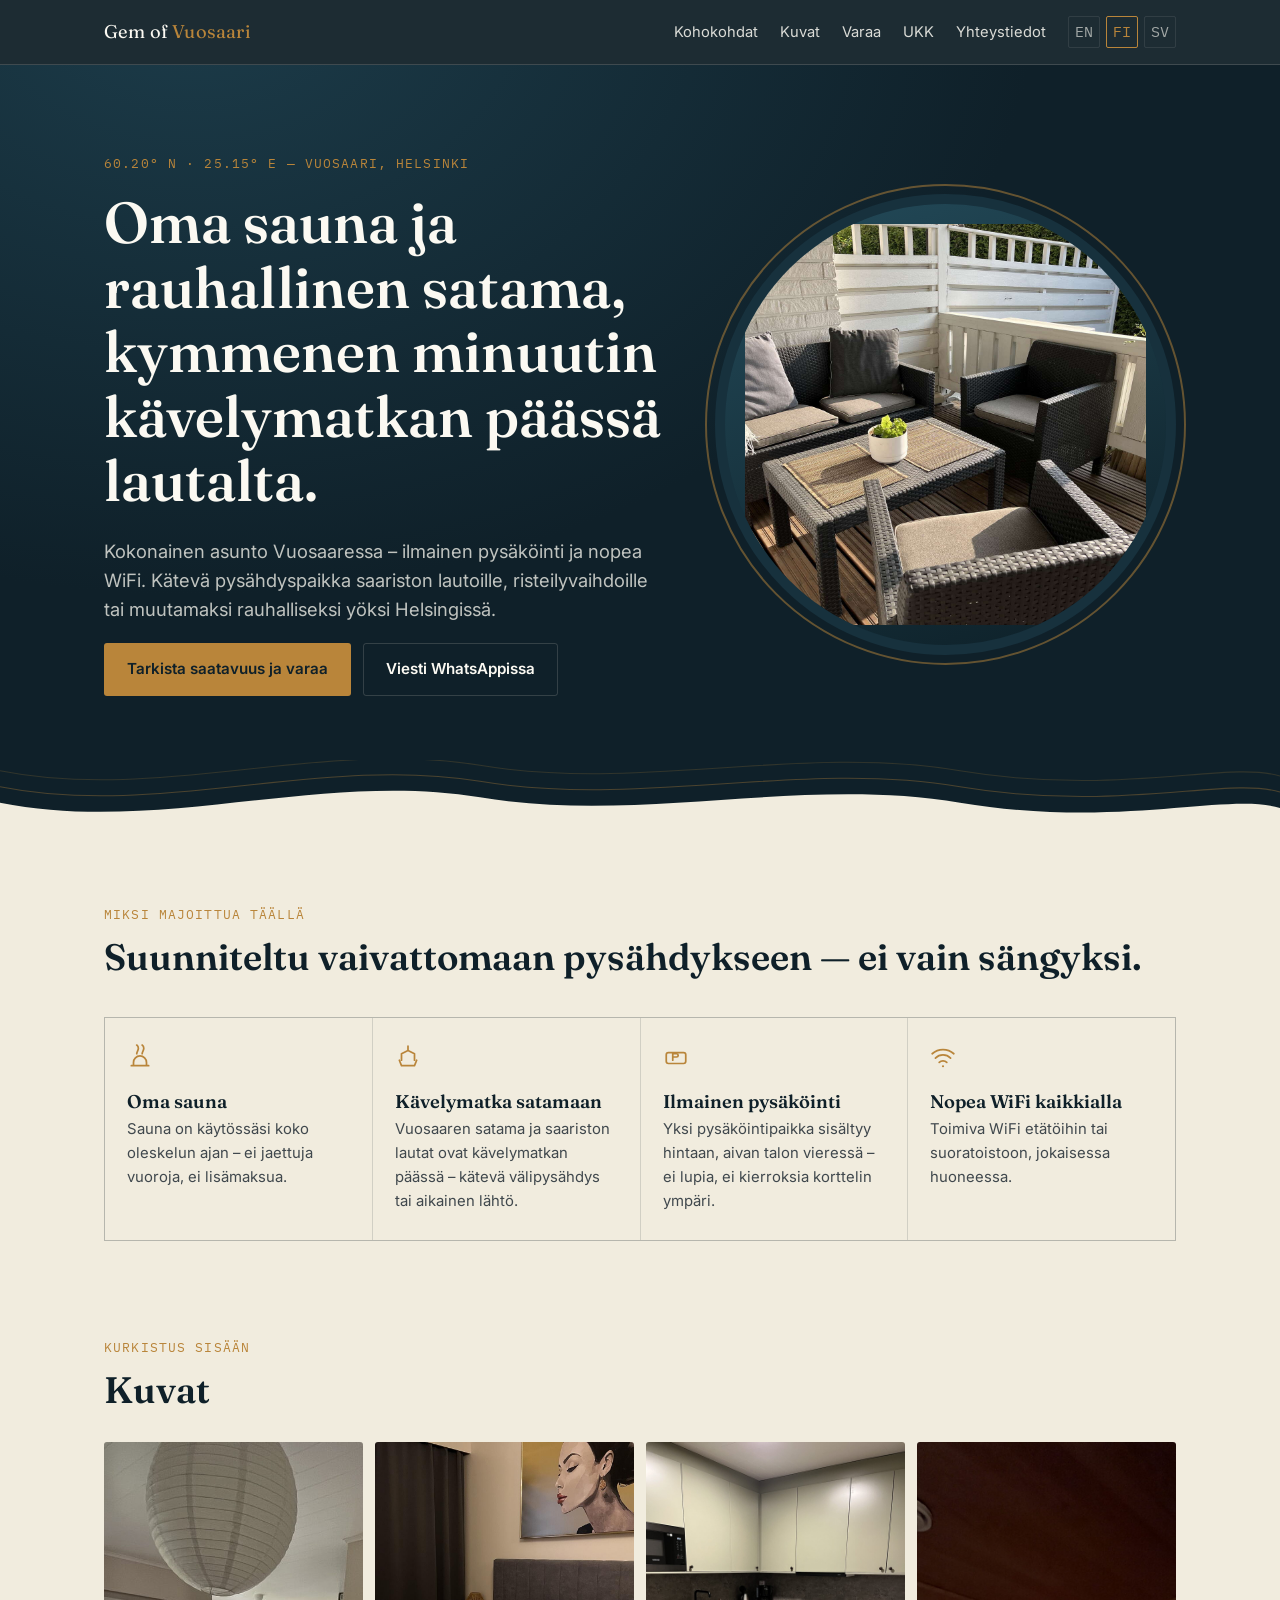
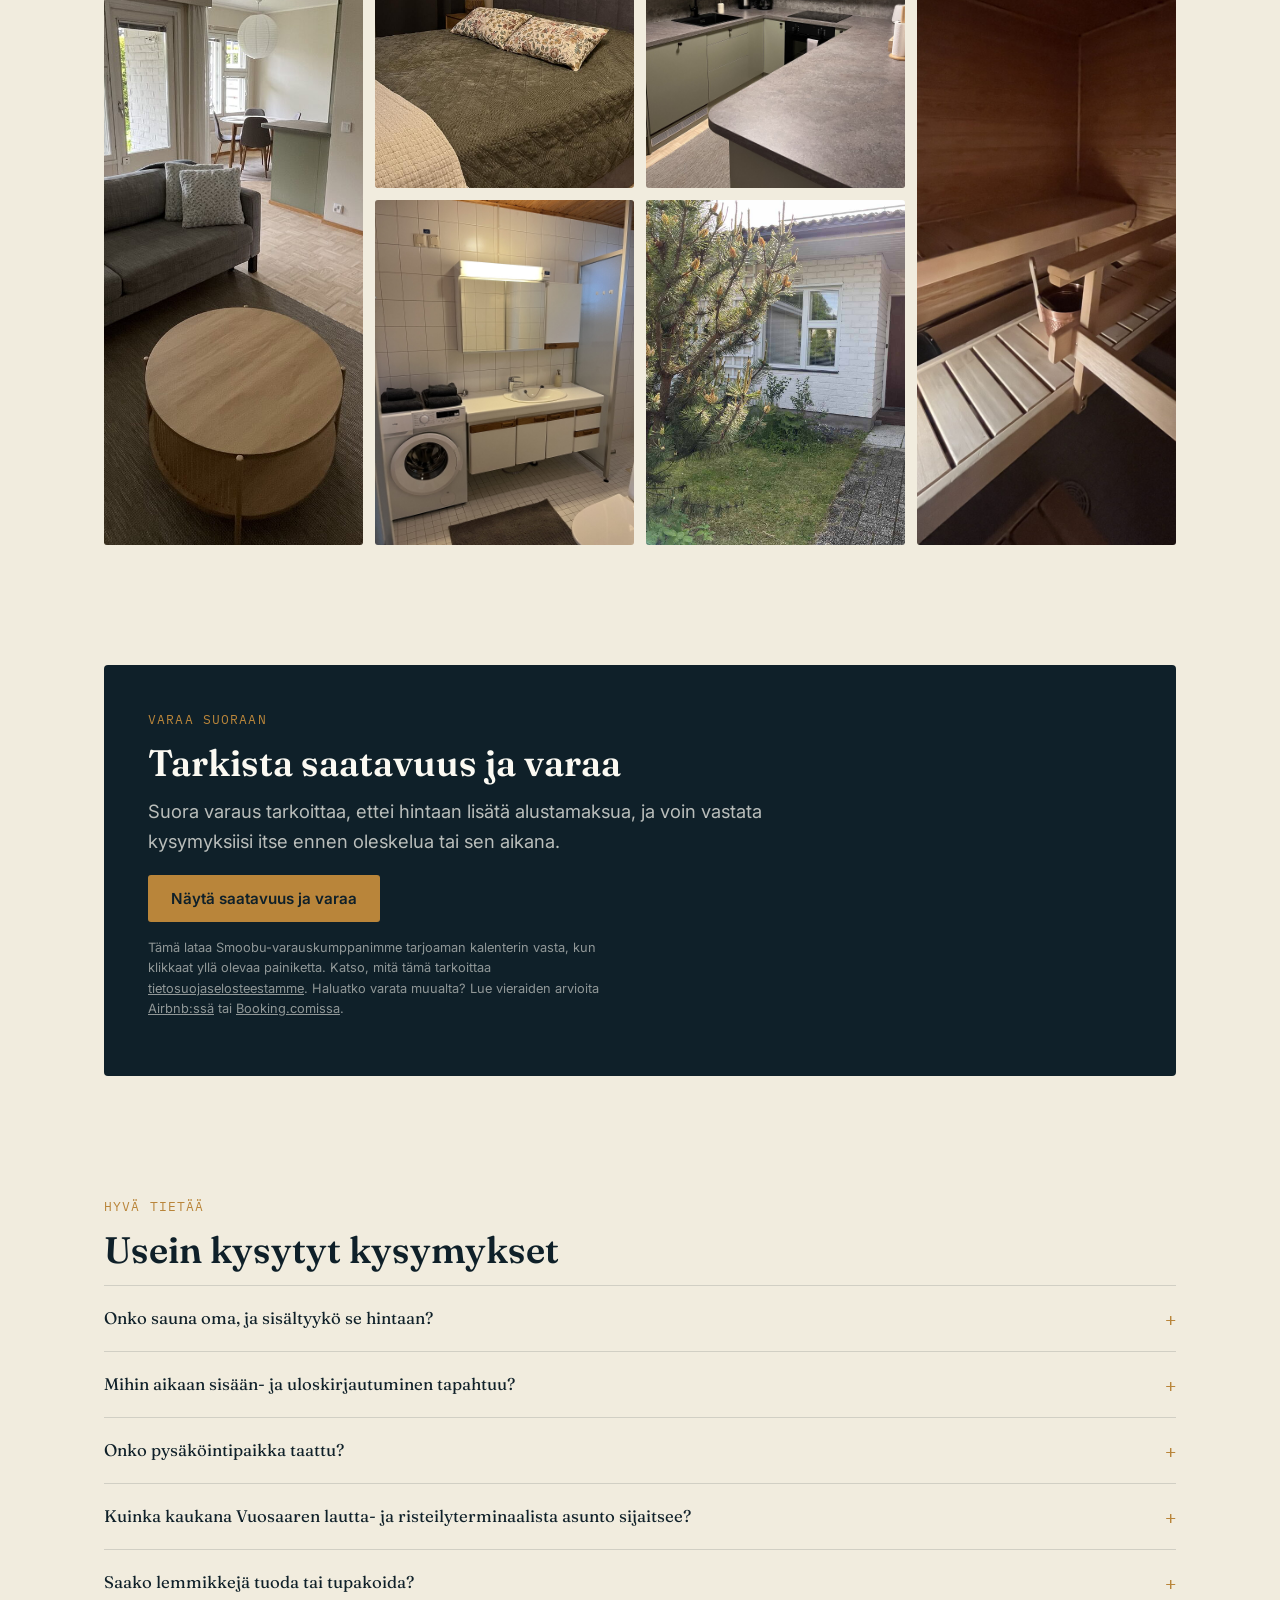
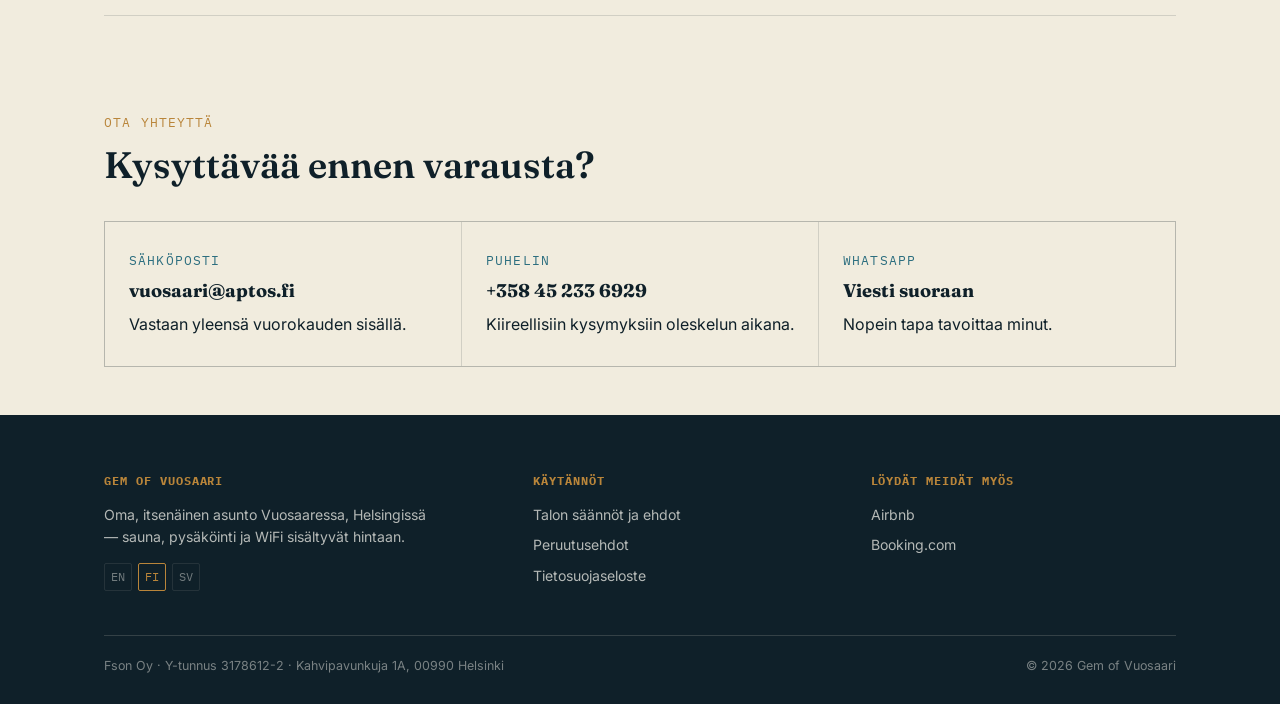
==== fi/index.html @ bf43a3d9 "Add files via upload" ====
<!DOCTYPE html>
<html lang="fi">
<head>
<meta charset="UTF-8">
<meta name="viewport" content="width=device-width, initial-scale=1.0">
<title>Gem of Vuosaari — Oma sauna, ilmainen pysäköinti ja WiFi | Helsinki</title>
<meta name="description" content="Kokonainen asunto Vuosaaressa, Helsingissä – oma sauna, ilmainen pysäköinti ja nopea WiFi. Lyhyt kävelymatka satamaan ja saariston lautoille. Varaa suoraan, ei alustamaksuja.">
<link rel="canonical" href="https://gemofvuosaari.aptos.fi/fi/">
<link rel="alternate" hreflang="en" href="https://gemofvuosaari.aptos.fi/en/">
<link rel="alternate" hreflang="fi" href="https://gemofvuosaari.aptos.fi/fi/">
<link rel="alternate" hreflang="sv" href="https://gemofvuosaari.aptos.fi/sv/">
<link rel="alternate" hreflang="x-default" href="https://gemofvuosaari.aptos.fi/en/">
<meta property="og:title" content="Gem of Vuosaari — Oma sauna, ilmainen pysäköinti ja WiFi">
<meta property="og:description" content="Kokonainen asunto Vuosaaressa, Helsingissä, lyhyt kävelymatka satamaan ja saariston lautoille. Varaa suoraan.">
<meta property="og:type" content="website">
<meta property="og:locale" content="fi_FI">
<link rel="preconnect" href="https://fonts.googleapis.com">
<link rel="preconnect" href="https://fonts.gstatic.com" crossorigin>
<link href="https://fonts.googleapis.com/css2?family=Fraunces:ital,opsz,wght@0,9..144,500;0,9..144,600;1,9..144,500&family=Inter:wght@400;500;600&family=IBM+Plex+Mono:wght@400;500&display=swap" rel="stylesheet">
<link rel="stylesheet" href="../assets/css/style.css">
<script type="application/ld+json">
{
  "@context": "https://schema.org",
  "@type": "LodgingBusiness",
  "name": "Gem of Vuosaari",
  "description": "Asunto, jossa oma sauna, ilmainen pysäköinti ja WiFi, Vuosaaressa Helsingissä.",
  "url": "https://gemofvuosaari.aptos.fi/fi/",
  "telephone": "+358-45-233-6929",
  "priceRange": "€€",
  "address": {
    "@type": "PostalAddress",
    "streetAddress": "Kahvipavunkuja 1A",
    "addressLocality": "Vuosaari, Helsinki",
    "postalCode": "00990",
    "addressCountry": "FI"
  },
  "geo": { "@type": "GeoCoordinates", "latitude": 60.2077, "longitude": 25.1479 },
  "amenityFeature": [
    { "@type": "LocationFeatureSpecification", "name": "Oma sauna", "value": true },
    { "@type": "LocationFeatureSpecification", "name": "Ilmainen pysäköinti", "value": true },
    { "@type": "LocationFeatureSpecification", "name": "WiFi", "value": true }
  ]
}
</script>
</head>
<body>

<header class="site-header">
  <div class="wrap">
    <a class="brand" href="#top">Gem of <em>Vuosaari</em></a>
    <nav aria-label="Päävalikko">
      <ul class="nav-links">
        <li><a href="#highlights">Kohokohdat</a></li>
        <li><a href="#gallery">Kuvat</a></li>
        <li><a href="#book">Varaa</a></li>
        <li><a href="#faq">UKK</a></li>
        <li><a href="#contact">Yhteystiedot</a></li>
        <li class="lang-switch">
          <a href="../en/">EN</a>
          <a href="../fi/" aria-current="true">FI</a>
          <a href="../sv/">SV</a>
        </li>
      </ul>
    </nav>
    <button class="nav-toggle" aria-expanded="false" aria-label="Avaa valikko">Valikko</button>
  </div>
</header>

<main id="top">

  <!-- ============ HERO ============ -->
  <section class="hero">
    <div class="wrap">
      <div class="hero-grid">
        <div>
          <p class="eyebrow hero-coords">60.20° N · 25.15° E — Vuosaari, Helsinki</p>
          <h1>Oma sauna ja rauhallinen satama, kymmenen minuutin kävelymatkan päässä lautalta.</h1>
          <p class="lede">Kokonainen asunto Vuosaaressa – ilmainen pysäköinti ja nopea WiFi. Kätevä pysähdyspaikka saariston lautoille, risteilyvaihdoille tai muutamaksi rauhalliseksi yöksi Helsingissä.</p>
          <div class="btn-row">
            <a href="#book" class="btn btn-primary">Tarkista saatavuus ja varaa</a>
            <a href="https://wa.me/358452336929" class="btn btn-ghost" target="_blank" rel="noopener">Viesti WhatsAppissa</a>
          </div>
        </div>
        <div class="porthole">
          <img class="porthole-photo" src="../assets/img/hero-balcony.jpg" alt="Yksityinen parveke Gem of Vuosaaressa">
        </div>
      </div>
    </div>
    <svg class="contour-divider" viewBox="0 0 1200 90" preserveAspectRatio="none" aria-hidden="true">
      <path d="M0,40 C150,70 300,10 450,35 C600,60 750,15 900,40 C1050,65 1150,30 1200,45 L1200,90 L0,90 Z" fill="#F1ECDE"/>
      <path d="M0,25 C150,55 300,-5 450,20 C600,45 750,0 900,25 C1050,50 1150,15 1200,30" fill="none" stroke="#B9853A" stroke-width="1" opacity="0.35"/>
      <path d="M0,10 C150,40 300,-20 450,5 C600,30 750,-15 900,10 C1050,35 1150,0 1200,15" fill="none" stroke="#B9853A" stroke-width="1" opacity="0.2"/>
    </svg>
  </section>

  <!-- ============ HIGHLIGHTS ============ -->
  <section class="section section-tight" id="highlights">
    <div class="wrap">
      <p class="eyebrow">Miksi majoittua täällä</p>
      <h2>Suunniteltu vaivattomaan pysähdykseen — ei vain sängyksi.</h2>
      <div class="highlights-grid">
        <div class="highlight-card">
          <div class="icon"><svg width="26" height="26" viewBox="0 0 24 24" fill="none" stroke="currentColor" stroke-width="1.6"><path d="M4 20h16M6 20v-3a6 6 0 0 1 12 0v3M9 9c0-2 1.5-3 1.5-5S9 1 9 1M14 9c0-2 1.5-3 1.5-5S14 1 14 1" stroke-linecap="round"/></svg></div>
          <h3>Oma sauna</h3>
          <p>Sauna on käytössäsi koko oleskelun ajan – ei jaettuja vuoroja, ei lisämaksua.</p>
        </div>
        <div class="highlight-card">
          <div class="icon"><svg width="26" height="26" viewBox="0 0 24 24" fill="none" stroke="currentColor" stroke-width="1.6"><path d="M4 15l2 5h12l2-5M6 15V9l6-3 6 3v6M12 2v4" stroke-linecap="round" stroke-linejoin="round"/></svg></div>
          <h3>Kävelymatka satamaan</h3>
          <p>Vuosaaren satama ja saariston lautat ovat kävelymatkan päässä – kätevä välipysähdys tai aikainen lähtö.</p>
        </div>
        <div class="highlight-card">
          <div class="icon"><svg width="26" height="26" viewBox="0 0 24 24" fill="none" stroke="currentColor" stroke-width="1.6"><rect x="3" y="8" width="18" height="10" rx="2"/><path d="M9 12h3.5a1.5 1.5 0 0 0 0-3H9v6" stroke-linecap="round"/></svg></div>
          <h3>Ilmainen pysäköinti</h3>
          <p>Yksi pysäköintipaikka sisältyy hintaan, aivan talon vieressä – ei lupia, ei kierroksia korttelin ympäri.</p>
        </div>
        <div class="highlight-card">
          <div class="icon"><svg width="26" height="26" viewBox="0 0 24 24" fill="none" stroke="currentColor" stroke-width="1.6"><path d="M2 9a15 15 0 0 1 20 0M5 13a10 10 0 0 1 14 0M8.5 17a5 5 0 0 1 7 0" stroke-linecap="round"/><circle cx="12" cy="20.5" r="1" fill="currentColor" stroke="none"/></svg></div>
          <h3>Nopea WiFi kaikkialla</h3>
          <p>Toimiva WiFi etätöihin tai suoratoistoon, jokaisessa huoneessa.</p>
        </div>
      </div>
    </div>
  </section>

  <!-- ============ GALLERY ============ -->
  <section class="section section-tight" id="gallery">
    <div class="wrap">
      <p class="eyebrow">Kurkistus sisään</p>
      <h2>Kuvat</h2>
      <div class="gallery-grid">
        <img class="gallery-photo g-tall" src="../assets/img/gallery-living-room.jpg" alt="Olohuone, jossa sohva ja ruokailutila">
        <img class="gallery-photo" src="../assets/img/gallery-bedroom.jpg" alt="Makuuhuone parisängyllä">
        <img class="gallery-photo" src="../assets/img/gallery-kitchen.jpg" alt="Täysin varusteltu keittiö">
        <img class="gallery-photo g-tall" src="../assets/img/gallery-sauna.jpg" alt="Oma sauna">
        <img class="gallery-photo" src="../assets/img/gallery-bathroom.jpg" alt="Kylpyhuone, jossa suihku ja pesukone">
        <img class="gallery-photo" src="../assets/img/gallery-exterior.jpg" alt="Talon sisäänkäynti ja pihanäkymä">
      </div>
    </div>
  </section>

  <!-- ============ BOOKING ============ -->
  <section class="section" id="book">
    <div class="wrap">
      <div class="booking-panel">
        <p class="eyebrow">Varaa suoraan</p>
        <h2>Tarkista saatavuus ja varaa</h2>
        <p class="lede">Suora varaus tarkoittaa, ettei hintaan lisätä alustamaksua, ja voin vastata kysymyksiisi itse ennen oleskelua tai sen aikana.</p>
        <button id="load-booking-widget" class="btn btn-primary">Näytä saatavuus ja varaa</button>
        <div id="booking-widget-mount" hidden></div>
        <p class="booking-note">Tämä lataa Smoobu-varauskumppanimme tarjoaman kalenterin vasta, kun klikkaat yllä olevaa painiketta. Katso, mitä tämä tarkoittaa <a href="tietosuoja.html" style="color:inherit;text-decoration:underline;">tietosuojaselosteestamme</a>. Haluatko varata muualta? Lue vieraiden arvioita <a href="https://www.airbnb.co.uk/h/gemofvuosaari" style="color:inherit;text-decoration:underline;" target="_blank" rel="noopener">Airbnb:ssä</a> tai <a href="https://www.booking.com/hotel/fi/gem-of-vuosaari-private-sauna-free-parking-and-wifi.en-gb.html" style="color:inherit;text-decoration:underline;" target="_blank" rel="noopener">Booking.comissa</a>.</p>
      </div>
    </div>
  </section>

  <!-- ============ FAQ ============ -->
  <section class="section section-tight" id="faq">
    <div class="wrap">
      <p class="eyebrow">Hyvä tietää</p>
      <h2>Usein kysytyt kysymykset</h2>

      <div class="faq-item" data-open="false">
        <button class="faq-q" aria-expanded="false">Onko sauna oma, ja sisältyykö se hintaan?<span class="plus">+</span></button>
        <div class="faq-a"><p>Kyllä — sauna kuuluu asuntoon. Se on käytössäsi koko oleskelun ajan, ilman lisämaksua.</p></div>
      </div>
      <div class="faq-item" data-open="false">
        <button class="faq-q" aria-expanded="false">Mihin aikaan sisään- ja uloskirjautuminen tapahtuu?<span class="plus">+</span></button>
        <div class="faq-a"><p>Sisäänkirjautuminen alkaa klo 15:00, uloskirjautuminen viimeistään klo 11:00. Itsenäinen sisäänkirjautuminen on mahdollista — tarkat ohjeet lähetetään ennen saapumista.</p></div>
      </div>
      <div class="faq-item" data-open="false">
        <button class="faq-q" aria-expanded="false">Onko pysäköintipaikka taattu?<span class="plus">+</span></button>
        <div class="faq-a"><p>Kyllä, yksi paikka on varattu vieraille koko oleskelun ajaksi.</p></div>
      </div>
      <div class="faq-item" data-open="false">
        <button class="faq-q" aria-expanded="false">Kuinka kaukana Vuosaaren lautta- ja risteilyterminaalista asunto sijaitsee?<span class="plus">+</span></button>
        <div class="faq-a"><p>Noin <span class="placeholder">10–15 minuutin</span> kävelymatkan päässä satamasta — hyvä vaihtoehto, jos olet matkalla saariston lautalla tai risteilyllä.</p></div>
      </div>
      <div class="faq-item" data-open="false">
        <button class="faq-q" aria-expanded="false">Saako lemmikkejä tuoda tai tupakoida?<span class="plus">+</span></button>
        <div class="faq-a"><p>Lemmikkejä ei valitettavasti sallita. Tupakointi on sallittu vain asunnon sisäänkäynnin terassilla. Täydelliset talon säännöt löytyvät <a href="kaytannot.html">käytännöt-sivulta</a>.</p></div>
      </div>
    </div>
  </section>

  <!-- ============ CONTACT ============ -->
  <section class="section section-tight" id="contact">
    <div class="wrap">
      <p class="eyebrow">Ota yhteyttä</p>
      <h2>Kysyttävää ennen varausta?</h2>
      <div class="contact-grid">
        <a class="contact-card" href="mailto:vuosaari@aptos.fi">
          <span class="eyebrow">Sähköposti</span>
          <strong>vuosaari@aptos.fi</strong>
          <span>Vastaan yleensä vuorokauden sisällä.</span>
        </a>
        <a class="contact-card" href="tel:+358452336929">
          <span class="eyebrow">Puhelin</span>
          <strong>+358 45 233 6929</strong>
          <span>Kiireellisiin kysymyksiin oleskelun aikana.</span>
        </a>
        <a class="contact-card" href="https://wa.me/358452336929" target="_blank" rel="noopener">
          <span class="eyebrow">WhatsApp</span>
          <strong>Viesti suoraan</strong>
          <span>Nopein tapa tavoittaa minut.</span>
        </a>
      </div>
    </div>
  </section>

</main>

<footer class="site-footer">
  <div class="wrap">
    <div class="footer-grid">
      <div>
        <h4>Gem of Vuosaari</h4>
        <p style="max-width:36ch;">Oma, itsenäinen asunto Vuosaaressa, Helsingissä — sauna, pysäköinti ja WiFi sisältyvät hintaan.</p>
        <p class="lang-switch" style="margin-top:14px;">
          <a href="../en/">EN</a>
          <a href="../fi/" aria-current="true">FI</a>
          <a href="../sv/">SV</a>
        </p>
      </div>
      <div>
        <h4>Käytännöt</h4>
        <ul>
          <li><a href="kaytannot.html">Talon säännöt ja ehdot</a></li>
          <li><a href="kaytannot.html#peruutus">Peruutusehdot</a></li>
          <li><a href="tietosuoja.html">Tietosuojaseloste</a></li>
        </ul>
      </div>
      <div>
        <h4>Löydät meidät myös</h4>
        <ul>
          <li><a href="https://www.airbnb.co.uk/h/gemofvuosaari" target="_blank" rel="noopener">Airbnb</a></li>
          <li><a href="https://www.booking.com/hotel/fi/gem-of-vuosaari-private-sauna-free-parking-and-wifi.en-gb.html" target="_blank" rel="noopener">Booking.com</a></li>
        </ul>
      </div>
    </div>
    <div class="footer-bottom">
      <span>Fson Oy · Y-tunnus 3178612-2 · Kahvipavunkuja 1A, 00990 Helsinki</span>
      <span>© <span id="year"></span> Gem of Vuosaari</span>
    </div>
  </div>
</footer>

<script src="../assets/js/main.js"></script>
<script>document.getElementById('year').textContent = new Date().getFullYear();</script>
</body>
</html>
---- assets/css/style.css ----
/* ==========================================================================
   Gem of Vuosaari — shared stylesheet
   Design language: harbour chart. Deep navy "night water" + warm birch
   "paper", brass accent for warmth (sauna), contour-line signature motif
   referencing nautical depth charts of the Vuosaari archipelago.
   ========================================================================== */

:root {
  /* --- Color tokens --- */
  --ink: #0F2029;         /* deep harbour navy — hero / footer bg */
  --ink-2: #17313D;       /* lighter navy — panels on ink */
  --paper: #F1ECDE;       /* warm birch/linen — body background */
  --paper-2: #E7DFC8;     /* deeper linen — cards on paper */
  --sea: #2C6E7F;         /* muted teal — links, secondary accent */
  --brass: #B9853A;       /* warm brass — primary accent, CTAs */
  --brass-dark: #8F6529;  /* brass hover/active */
  --granite: #40484D;     /* body text on paper */
  --foam: #FBF9F2;        /* near-white — text on ink, card fill */
  --line: rgba(15, 32, 41, 0.14);
  --line-dark: rgba(241, 236, 222, 0.16);

  /* --- Type --- */
  --font-display: "Fraunces", "Iowan Old Style", Georgia, serif;
  --font-body: "Inter", -apple-system, BlinkMacSystemFont, "Segoe UI", sans-serif;
  --font-mono: "IBM Plex Mono", "SFMono-Regular", Menlo, monospace;

  --radius: 3px;
  --max-width: 1120px;
}

* { box-sizing: border-box; }
html { scroll-behavior: smooth; }

@media (prefers-reduced-motion: reduce) {
  html { scroll-behavior: auto; }
  *, *::before, *::after { animation-duration: 0.01ms !important; animation-iteration-count: 1 !important; transition-duration: 0.01ms !important; }
}

body {
  margin: 0;
  background: var(--paper);
  color: var(--granite);
  font-family: var(--font-body);
  font-size: 16px;
  line-height: 1.6;
  -webkit-font-smoothing: antialiased;
}

img { max-width: 100%; display: block; }
a { color: var(--sea); }
a:focus-visible, button:focus-visible, input:focus-visible {
  outline: 2px solid var(--brass);
  outline-offset: 3px;
}

.wrap {
  max-width: var(--max-width);
  margin: 0 auto;
  padding: 0 24px;
}

.eyebrow {
  font-family: var(--font-mono);
  font-size: 12.5px;
  letter-spacing: 0.09em;
  text-transform: uppercase;
  color: var(--brass);
}

h1, h2, h3 {
  font-family: var(--font-display);
  font-weight: 600;
  line-height: 1.12;
  margin: 0 0 0.4em;
  color: var(--ink);
}

h1 { font-size: clamp(2.3rem, 5vw, 3.6rem); font-weight: 560; }
h2 { font-size: clamp(1.7rem, 3.2vw, 2.3rem); }
h3 { font-size: 1.15rem; }

p { margin: 0 0 1em; }
.lede { font-size: 1.15rem; color: var(--granite); max-width: 56ch; }

/* --- Buttons --- */
.btn {
  display: inline-flex;
  align-items: center;
  gap: 8px;
  font-family: var(--font-body);
  font-weight: 600;
  font-size: 0.95rem;
  padding: 13px 22px;
  border-radius: var(--radius);
  border: 1px solid transparent;
  cursor: pointer;
  text-decoration: none;
  transition: background 0.15s ease, color 0.15s ease, border-color 0.15s ease, transform 0.1s ease;
}
.btn-primary { background: var(--brass); color: var(--ink); }
.btn-primary:hover { background: #cf9a4b; transform: translateY(-1px); }
.btn-ghost { background: transparent; border-color: var(--line-dark); color: var(--foam); }
.btn-ghost:hover { border-color: var(--brass); color: var(--brass); }
.btn-outline { background: transparent; border-color: var(--ink); color: var(--ink); }
.btn-outline:hover { background: var(--ink); color: var(--foam); }
.btn-row { display: flex; gap: 12px; flex-wrap: wrap; }

/* ==========================================================================
   Header
   ========================================================================== */
.site-header {
  position: sticky; top: 0; z-index: 40;
  background: rgba(15, 32, 41, 0.94);
  backdrop-filter: blur(6px);
  border-bottom: 1px solid var(--line-dark);
}
.site-header .wrap {
  display: flex; align-items: center; justify-content: space-between;
  height: 64px;
}
.brand {
  font-family: var(--font-display);
  color: var(--foam);
  font-size: 1.15rem;
  text-decoration: none;
  letter-spacing: 0.01em;
}
.brand em { color: var(--brass); font-style: normal; }
.nav-links {
  display: flex; align-items: center; gap: 22px;
  list-style: none; margin: 0; padding: 0;
}
.nav-links a {
  color: var(--foam); text-decoration: none; font-size: 0.92rem;
  opacity: 0.85; border-bottom: 1px solid transparent;
}
.nav-links a:hover { opacity: 1; border-color: var(--brass); }
.lang-switch { display: flex; gap: 6px; font-family: var(--font-mono); font-size: 0.78rem; }
.lang-switch a {
  color: var(--foam); opacity: 0.6; text-decoration: none;
  padding: 3px 6px; border: 1px solid var(--line-dark); border-radius: 2px;
}
.lang-switch a[aria-current="true"] { opacity: 1; border-color: var(--brass); color: var(--brass); }
.nav-toggle { display: none; }

@media (max-width: 760px) {
  .nav-links { display: none; }
  .nav-toggle {
    display: inline-block; background: none; border: 1px solid var(--line-dark);
    color: var(--foam); padding: 6px 10px; border-radius: 3px; font-family: var(--font-mono);
  }
}

/* ==========================================================================
   Hero
   ========================================================================== */
.hero {
  background: radial-gradient(120% 140% at 15% -10%, #1c3c4a 0%, var(--ink) 55%);
  color: var(--foam);
  padding: 88px 0 0;
  position: relative;
  overflow: hidden;
}
.hero-grid {
  display: grid; grid-template-columns: 1.1fr 0.9fr; gap: 48px; align-items: center;
  padding-bottom: 64px;
}
.hero h1 { color: var(--foam); }
.hero h1 em { color: var(--brass); font-style: italic; }
.hero .lede { color: rgba(251,249,242,0.75); }
.hero-coords { margin-bottom: 18px; }

.porthole {
  aspect-ratio: 1/1; border-radius: 50%;
  border: 10px solid var(--ink-2);
  outline: 2px solid rgba(185,133,58,0.5);
  outline-offset: 8px;
  background: linear-gradient(160deg, #234a59, #0d1f27);
  display: flex; align-items: center; justify-content: center;
  color: rgba(251,249,242,0.55);
  font-family: var(--font-mono); font-size: 0.8rem; text-align: center;
  padding: 20px;
  position: relative;
  overflow: hidden;
}
.porthole span { max-width: 60%; }
.porthole-photo { width: 100%; height: 100%; object-fit: cover; display: block; }

.contour-divider { display: block; width: 100%; height: auto; }

/* ==========================================================================
   Highlights
   ========================================================================== */
.section { padding: 72px 0; }
.section-tight { padding: 48px 0; }
.highlights-grid {
  display: grid; grid-template-columns: repeat(4, 1fr); gap: 1px;
  background: var(--line); border: 1px solid var(--line); margin-top: 40px;
}
.highlight-card {
  background: var(--paper); padding: 26px 22px;
}
.highlight-card .icon { color: var(--brass); margin-bottom: 14px; }
.highlight-card h3 { margin-bottom: 6px; }
.highlight-card p { margin: 0; font-size: 0.93rem; color: var(--granite); }

@media (max-width: 860px) {
  .highlights-grid { grid-template-columns: repeat(2, 1fr); }
  .hero-grid { grid-template-columns: 1fr; }
  .porthole { max-width: 320px; margin: 0 auto; }
}
@media (max-width: 520px) {
  .highlights-grid { grid-template-columns: 1fr; }
}

/* ==========================================================================
   Gallery (placeholders)
   ========================================================================== */
.gallery-grid {
  display: grid; grid-template-columns: repeat(4, 1fr); gap: 12px; margin-top: 32px;
}
.gallery-grid .g-tall { grid-row: span 2; }
.photo-slot {
  background: linear-gradient(135deg, var(--paper-2), #d9d0b4);
  border: 1px dashed rgba(15,32,41,0.28);
  border-radius: var(--radius);
  display: flex; align-items: flex-end;
  min-height: 140px; height: 100%;
  padding: 10px;
}
.photo-slot span {
  font-family: var(--font-mono); font-size: 0.72rem; color: var(--granite);
  background: rgba(241,236,222,0.85); padding: 3px 7px; border-radius: 2px;
}
.gallery-photo {
  width: 100%; height: 100%; min-height: 140px;
  object-fit: cover; border-radius: var(--radius); display: block;
}
@media (max-width: 760px) {
  .gallery-grid { grid-template-columns: repeat(2, 1fr); }
  .g-tall { grid-row: span 1; }
}

/* ==========================================================================
   Booking
   ========================================================================== */
.booking-panel {
  background: var(--ink); color: var(--foam);
  border-radius: 4px; padding: 44px; position: relative; overflow: hidden;
}
.booking-panel h2 { color: var(--foam); }
.booking-panel .lede { color: rgba(251,249,242,0.72); }
#booking-widget-mount {
  margin-top: 28px; background: var(--foam); border-radius: 3px; min-height: 60px;
  padding: 18px; color: var(--ink); font-family: var(--font-mono); font-size: 0.85rem;
}
.booking-note {
  margin-top: 16px; font-size: 0.8rem; color: rgba(251,249,242,0.55); max-width: 60ch;
}

/* ==========================================================================
   FAQ
   ========================================================================== */
.faq-item { border-top: 1px solid var(--line); }
.faq-item:last-child { border-bottom: 1px solid var(--line); }
.faq-q {
  width: 100%; text-align: left; background: none; border: none; cursor: pointer;
  padding: 20px 0; display: flex; justify-content: space-between; align-items: center;
  font-family: var(--font-display); font-size: 1.05rem; color: var(--ink); gap: 20px;
}
.faq-q .plus { font-family: var(--font-mono); color: var(--brass); font-size: 1.2rem; flex-shrink: 0; transition: transform 0.2s ease; }
.faq-item[data-open="true"] .plus { transform: rotate(45deg); }
.faq-a { max-height: 0; overflow: hidden; transition: max-height 0.25s ease; }
.faq-a p { padding-bottom: 20px; margin: 0; color: var(--granite); max-width: 68ch; }

/* ==========================================================================
   Contact
   ========================================================================== */
.contact-grid {
  display: grid; grid-template-columns: repeat(3, 1fr); gap: 1px;
  background: var(--line); border: 1px solid var(--line); margin-top: 36px;
}
.contact-card {
  background: var(--paper); padding: 28px 24px; text-decoration: none; color: var(--ink);
  display: flex; flex-direction: column; gap: 6px; transition: background 0.15s ease;
}
.contact-card:hover { background: var(--paper-2); }
.contact-card .eyebrow { color: var(--sea); }
.contact-card strong { font-family: var(--font-display); font-size: 1.15rem; }
@media (max-width: 760px) { .contact-grid { grid-template-columns: 1fr; } }

/* ==========================================================================
   Footer
   ========================================================================== */
.site-footer {
  background: var(--ink); color: rgba(251,249,242,0.7);
  padding: 56px 0 28px; font-size: 0.88rem;
}
.footer-grid {
  display: grid; grid-template-columns: 1.3fr 1fr 1fr; gap: 32px;
  padding-bottom: 32px; border-bottom: 1px solid var(--line-dark);
}
.site-footer h4 {
  font-family: var(--font-mono); text-transform: uppercase; letter-spacing: 0.08em;
  font-size: 0.75rem; color: var(--brass); margin: 0 0 14px;
}
.site-footer ul { list-style: none; margin: 0; padding: 0; }
.site-footer li { margin-bottom: 8px; }
.site-footer a { color: rgba(251,249,242,0.7); text-decoration: none; }
.site-footer a:hover { color: var(--brass); }
.footer-bottom {
  display: flex; justify-content: space-between; flex-wrap: wrap; gap: 12px;
  padding-top: 20px; font-size: 0.78rem; color: rgba(251,249,242,0.45);
}
@media (max-width: 760px) { .footer-grid { grid-template-columns: 1fr; } }

/* ==========================================================================
   Policy pages (privacy / house rules / terms)
   ========================================================================== */
.policy-page { background: var(--paper); }
.policy-hero {
  background: var(--ink); color: var(--foam); padding: 56px 0 40px;
}
.policy-hero h1 { color: var(--foam); font-size: clamp(1.9rem, 4vw, 2.6rem); }
.policy-body { padding: 48px 0 80px; max-width: 74ch; margin: 0 auto; }
.policy-body h2 { margin-top: 2em; font-size: 1.3rem; }
.policy-body h3 { margin-top: 1.4em; font-size: 1.05rem; }
.policy-body ul { padding-left: 1.2em; }
.placeholder {
  background: #fff3d6; border: 1px solid #e0c07d; color: #6b4d10;
  padding: 2px 6px; border-radius: 2px; font-family: var(--font-mono); font-size: 0.85em;
}
.back-link { display: inline-block; margin-bottom: 20px; font-size: 0.9rem; }
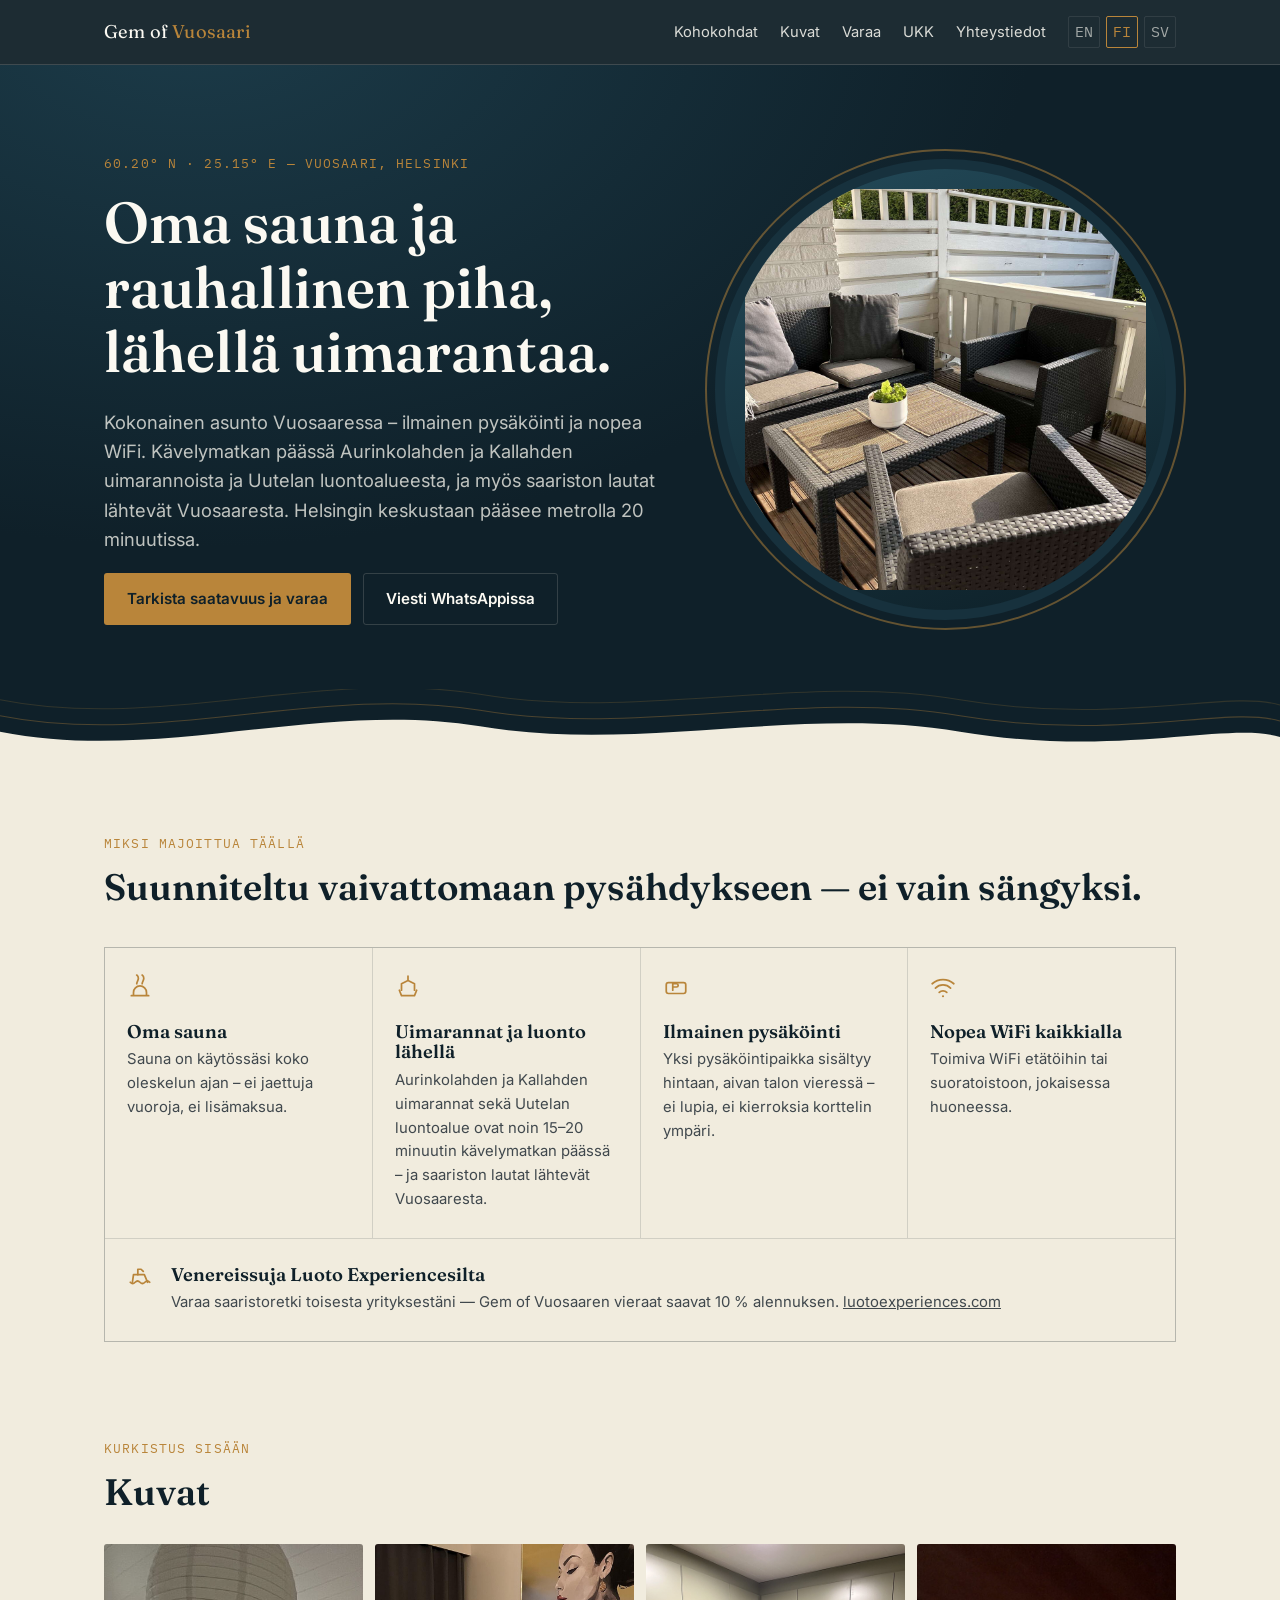
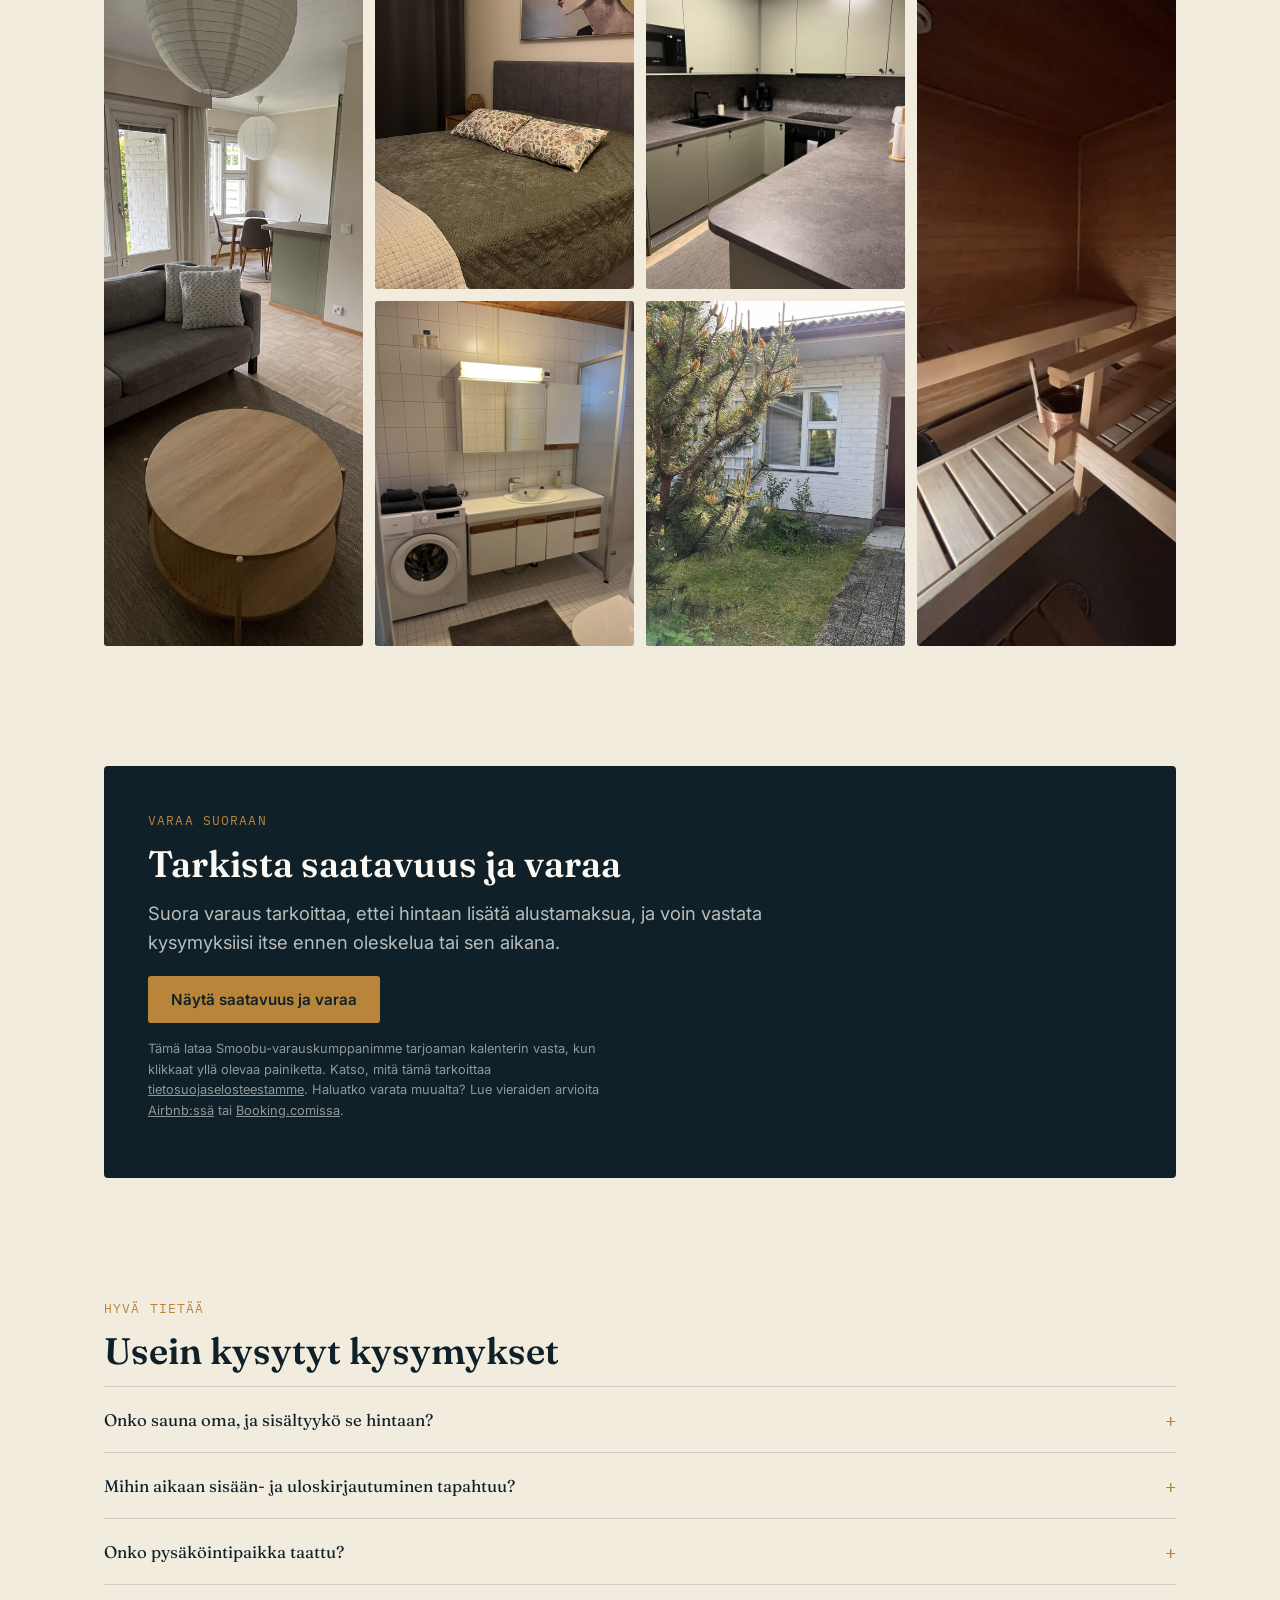
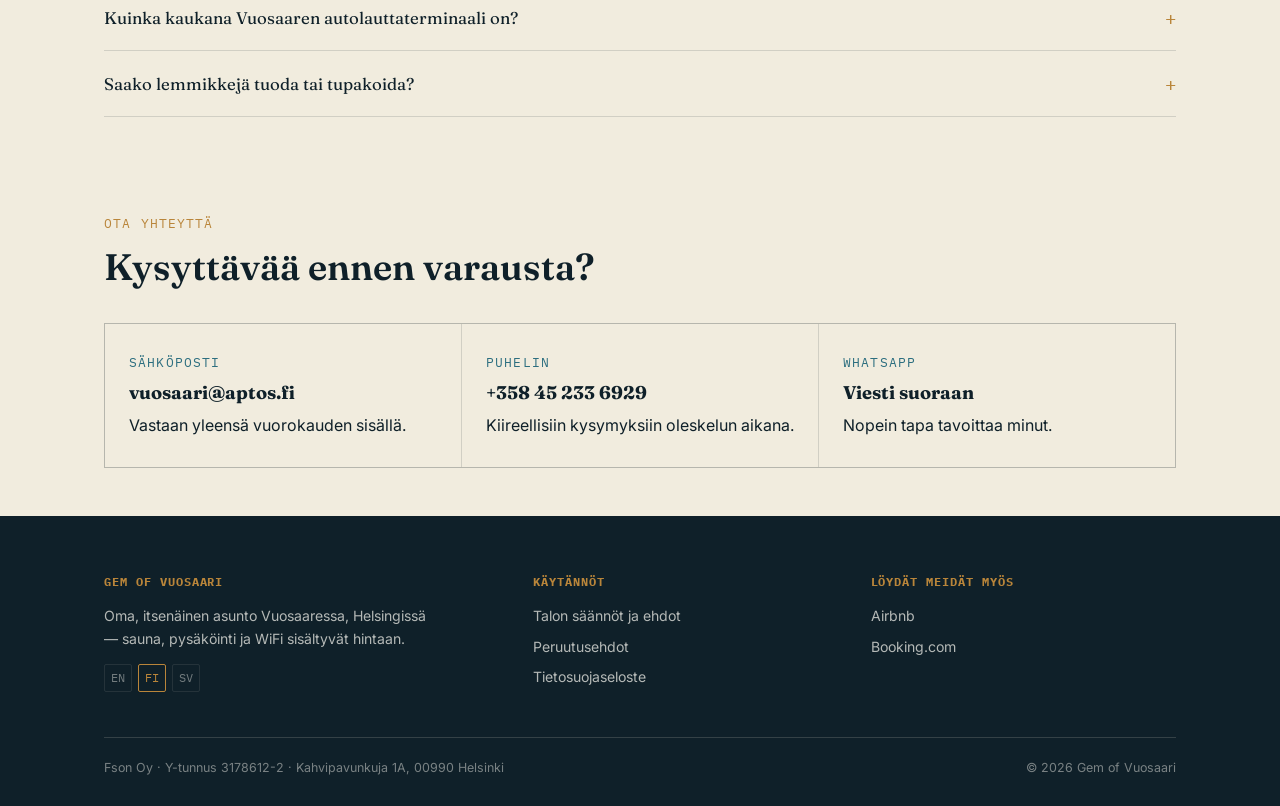
==== commit 68778875: "changes to texts" ====
--- a/fi/index.html
+++ b/fi/index.html
@@ -4,14 +4,14 @@
 <meta charset="UTF-8">
 <meta name="viewport" content="width=device-width, initial-scale=1.0">
 <title>Gem of Vuosaari — Oma sauna, ilmainen pysäköinti ja WiFi | Helsinki</title>
-<meta name="description" content="Kokonainen asunto Vuosaaressa, Helsingissä – oma sauna, ilmainen pysäköinti ja nopea WiFi. Lyhyt kävelymatka satamaan ja saariston lautoille. Varaa suoraan, ei alustamaksuja.">
+<meta name="description" content="Kokonainen asunto Vuosaaressa, Helsingissä – oma sauna, ilmainen pysäköinti ja nopea WiFi. Lähellä Aurinkolahden uimarantaa, Uutelan luontoaluetta ja saariston lauttoja. Varaa suoraan, ei alustamaksuja.">
 <link rel="canonical" href="https://gemofvuosaari.aptos.fi/fi/">
 <link rel="alternate" hreflang="en" href="https://gemofvuosaari.aptos.fi/en/">
 <link rel="alternate" hreflang="fi" href="https://gemofvuosaari.aptos.fi/fi/">
 <link rel="alternate" hreflang="sv" href="https://gemofvuosaari.aptos.fi/sv/">
 <link rel="alternate" hreflang="x-default" href="https://gemofvuosaari.aptos.fi/en/">
 <meta property="og:title" content="Gem of Vuosaari — Oma sauna, ilmainen pysäköinti ja WiFi">
-<meta property="og:description" content="Kokonainen asunto Vuosaaressa, Helsingissä, lyhyt kävelymatka satamaan ja saariston lautoille. Varaa suoraan.">
+<meta property="og:description" content="Kokonainen asunto Vuosaaressa, Helsingissä, lähellä Aurinkolahden uimarantaa ja saariston lauttoja. Varaa suoraan.">
 <meta property="og:type" content="website">
 <meta property="og:locale" content="fi_FI">
 <link rel="preconnect" href="https://fonts.googleapis.com">
@@ -74,8 +74,8 @@
       <div class="hero-grid">
         <div>
           <p class="eyebrow hero-coords">60.20° N · 25.15° E — Vuosaari, Helsinki</p>
-          <h1>Oma sauna ja rauhallinen satama, kymmenen minuutin kävelymatkan päässä lautalta.</h1>
-          <p class="lede">Kokonainen asunto Vuosaaressa – ilmainen pysäköinti ja nopea WiFi. Kätevä pysähdyspaikka saariston lautoille, risteilyvaihdoille tai muutamaksi rauhalliseksi yöksi Helsingissä.</p>
+          <h1>Oma sauna ja rauhallinen piha, lähellä uimarantaa.</h1>
+          <p class="lede">Kokonainen asunto Vuosaaressa – ilmainen pysäköinti ja nopea WiFi. Kävelymatkan päässä Aurinkolahden ja Kallahden uimarannoista ja Uutelan luontoalueesta, ja myös saariston lautat lähtevät Vuosaaresta. Helsingin keskustaan pääsee metrolla 20 minuutissa.</p>
           <div class="btn-row">
             <a href="#book" class="btn btn-primary">Tarkista saatavuus ja varaa</a>
             <a href="https://wa.me/358452336929" class="btn btn-ghost" target="_blank" rel="noopener">Viesti WhatsAppissa</a>
@@ -106,8 +106,8 @@
         </div>
         <div class="highlight-card">
           <div class="icon"><svg width="26" height="26" viewBox="0 0 24 24" fill="none" stroke="currentColor" stroke-width="1.6"><path d="M4 15l2 5h12l2-5M6 15V9l6-3 6 3v6M12 2v4" stroke-linecap="round" stroke-linejoin="round"/></svg></div>
-          <h3>Kävelymatka satamaan</h3>
-          <p>Vuosaaren satama ja saariston lautat ovat kävelymatkan päässä – kätevä välipysähdys tai aikainen lähtö.</p>
+          <h3>Uimarannat ja luonto lähellä</h3>
+          <p>Aurinkolahden ja Kallahden uimarannat sekä Uutelan luontoalue ovat noin 15–20 minuutin kävelymatkan päässä – ja saariston lautat lähtevät Vuosaaresta.</p>
         </div>
         <div class="highlight-card">
           <div class="icon"><svg width="26" height="26" viewBox="0 0 24 24" fill="none" stroke="currentColor" stroke-width="1.6"><rect x="3" y="8" width="18" height="10" rx="2"/><path d="M9 12h3.5a1.5 1.5 0 0 0 0-3H9v6" stroke-linecap="round"/></svg></div>
@@ -118,6 +118,13 @@
           <div class="icon"><svg width="26" height="26" viewBox="0 0 24 24" fill="none" stroke="currentColor" stroke-width="1.6"><path d="M2 9a15 15 0 0 1 20 0M5 13a10 10 0 0 1 14 0M8.5 17a5 5 0 0 1 7 0" stroke-linecap="round"/><circle cx="12" cy="20.5" r="1" fill="currentColor" stroke="none"/></svg></div>
           <h3>Nopea WiFi kaikkialla</h3>
           <p>Toimiva WiFi etätöihin tai suoratoistoon, jokaisessa huoneessa.</p>
+        </div>
+        <div class="highlight-card highlight-card--promo">
+          <div class="icon"><svg width="26" height="26" viewBox="0 0 24 24" fill="none" stroke="currentColor" stroke-width="1.6"><path d="M3 15c1.5 1.5 3 1.5 4.5 0s3-1.5 4.5 0 3 1.5 4.5 0 3-1.5 4.5 0" stroke-linecap="round" stroke-linejoin="round"/><path d="M5 15l1-7h10l3 7" stroke-linecap="round" stroke-linejoin="round"/><path d="M10 8V3h3l2 2" stroke-linecap="round" stroke-linejoin="round"/></svg></div>
+          <div>
+            <h3>Venereissuja Luoto Experiencesilta</h3>
+            <p>Varaa saaristoretki toisesta yrityksestäni — Gem of Vuosaaren vieraat saavat 10 % alennuksen. <a href="https://luotoexperiences.com" target="_blank" rel="noopener" style="color:inherit;text-decoration:underline;">luotoexperiences.com</a></p>
+          </div>
         </div>
       </div>
     </div>
@@ -172,8 +179,8 @@
         <div class="faq-a"><p>Kyllä, yksi paikka on varattu vieraille koko oleskelun ajaksi.</p></div>
       </div>
       <div class="faq-item" data-open="false">
-        <button class="faq-q" aria-expanded="false">Kuinka kaukana Vuosaaren lautta- ja risteilyterminaalista asunto sijaitsee?<span class="plus">+</span></button>
-        <div class="faq-a"><p>Noin <span class="placeholder">10–15 minuutin</span> kävelymatkan päässä satamasta — hyvä vaihtoehto, jos olet matkalla saariston lautalla tai risteilyllä.</p></div>
+        <button class="faq-q" aria-expanded="false">Kuinka kaukana Vuosaaren autolauttaterminaali on?<span class="plus">+</span></button>
+        <div class="faq-a"><p>Noin viiden minuutin ajomatkan päässä — kävellen sinne ei pääse. Terminaalista lähtevät autolautat (RoRo) Tallinnaan, Saksaan ja Puolaan, ei risteilyaluksia tai saariston lauttoja. Saariston lautat lähtevät toisaalta Vuosaaresta.</p></div>
       </div>
       <div class="faq-item" data-open="false">
         <button class="faq-q" aria-expanded="false">Saako lemmikkejä tuoda tai tupakoida?<span class="plus">+</span></button>
--- a/assets/css/style.css
+++ b/assets/css/style.css
@@ -200,6 +200,14 @@
 .highlight-card {
   background: var(--paper); padding: 26px 22px;
 }
+.highlight-card--promo {
+  grid-column: 1 / -1;
+  display: flex; align-items: center; gap: 18px;
+}
+.highlight-card--promo .icon { margin-bottom: 0; flex-shrink: 0; }
+@media (max-width: 620px) {
+  .highlight-card--promo { flex-direction: column; align-items: flex-start; gap: 10px; }
+}
 .highlight-card .icon { color: var(--brass); margin-bottom: 14px; }
 .highlight-card h3 { margin-bottom: 6px; }
 .highlight-card p { margin: 0; font-size: 0.93rem; color: var(--granite); }
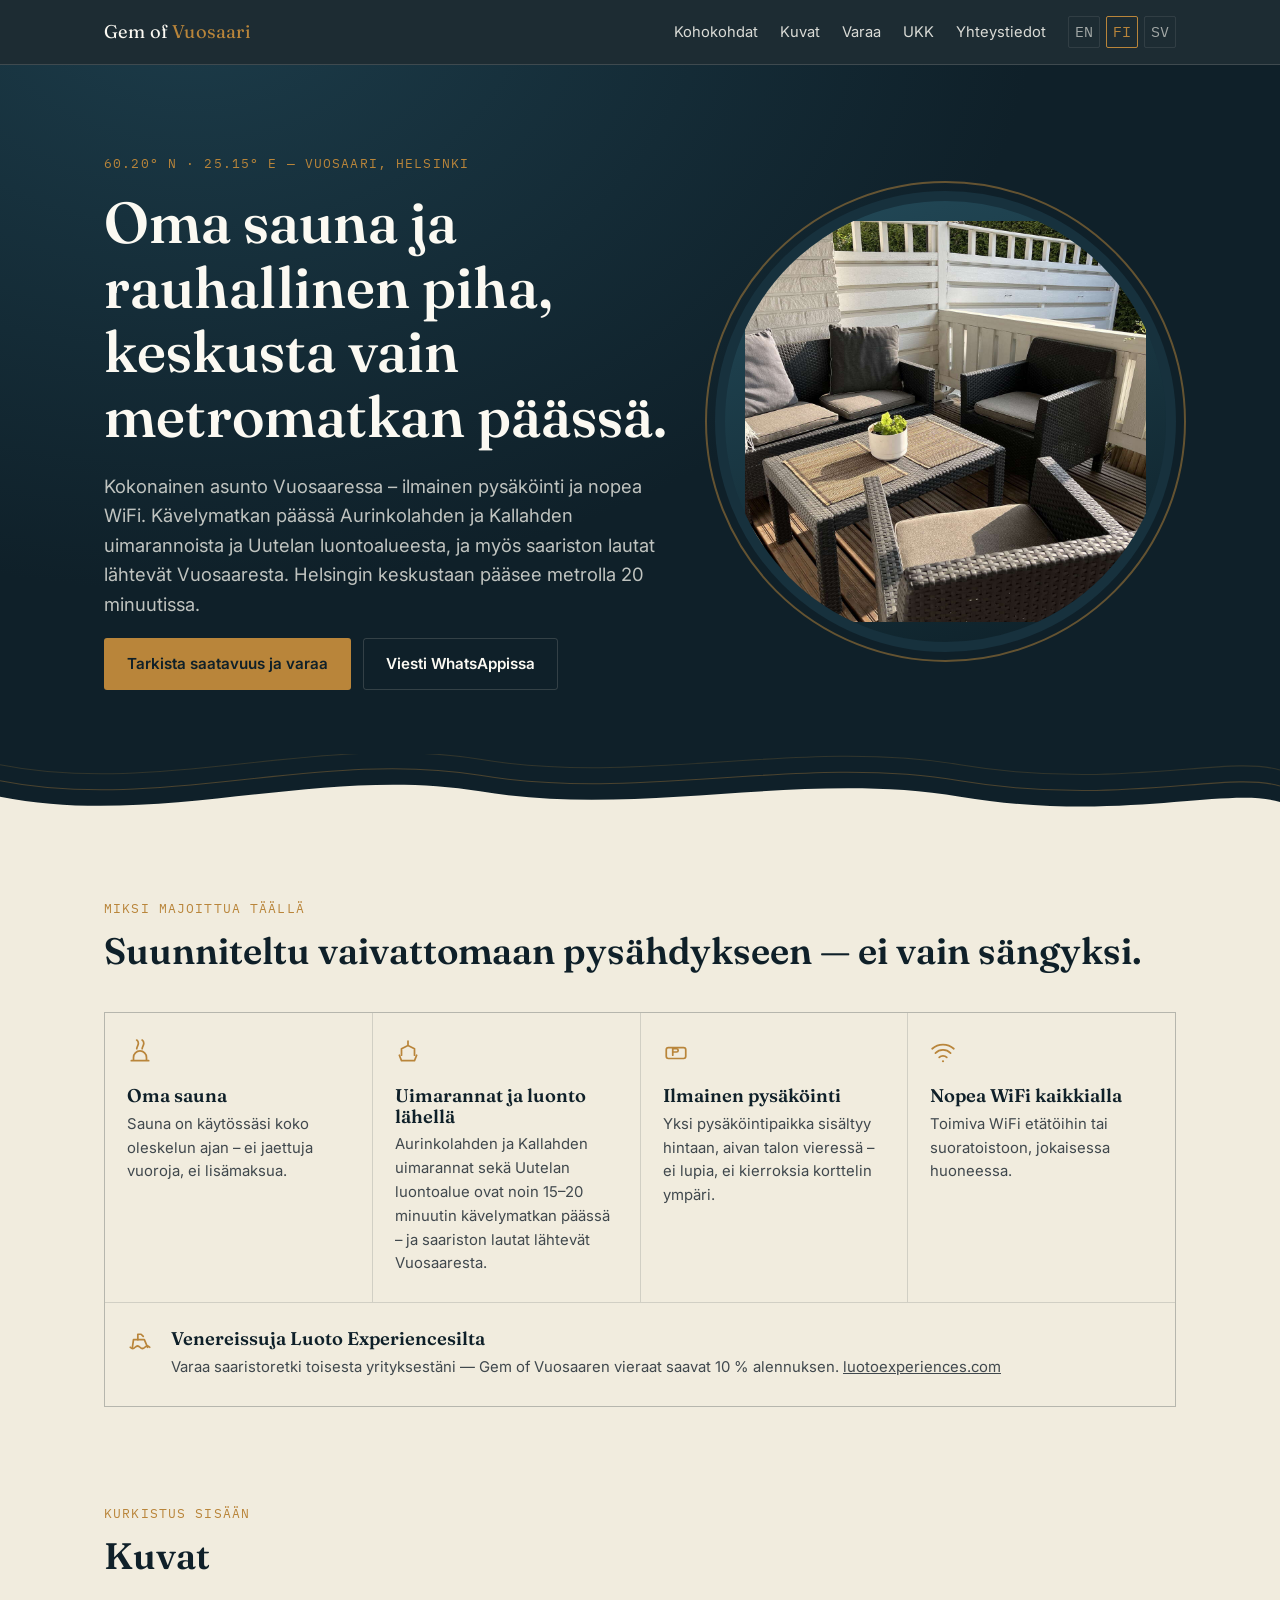
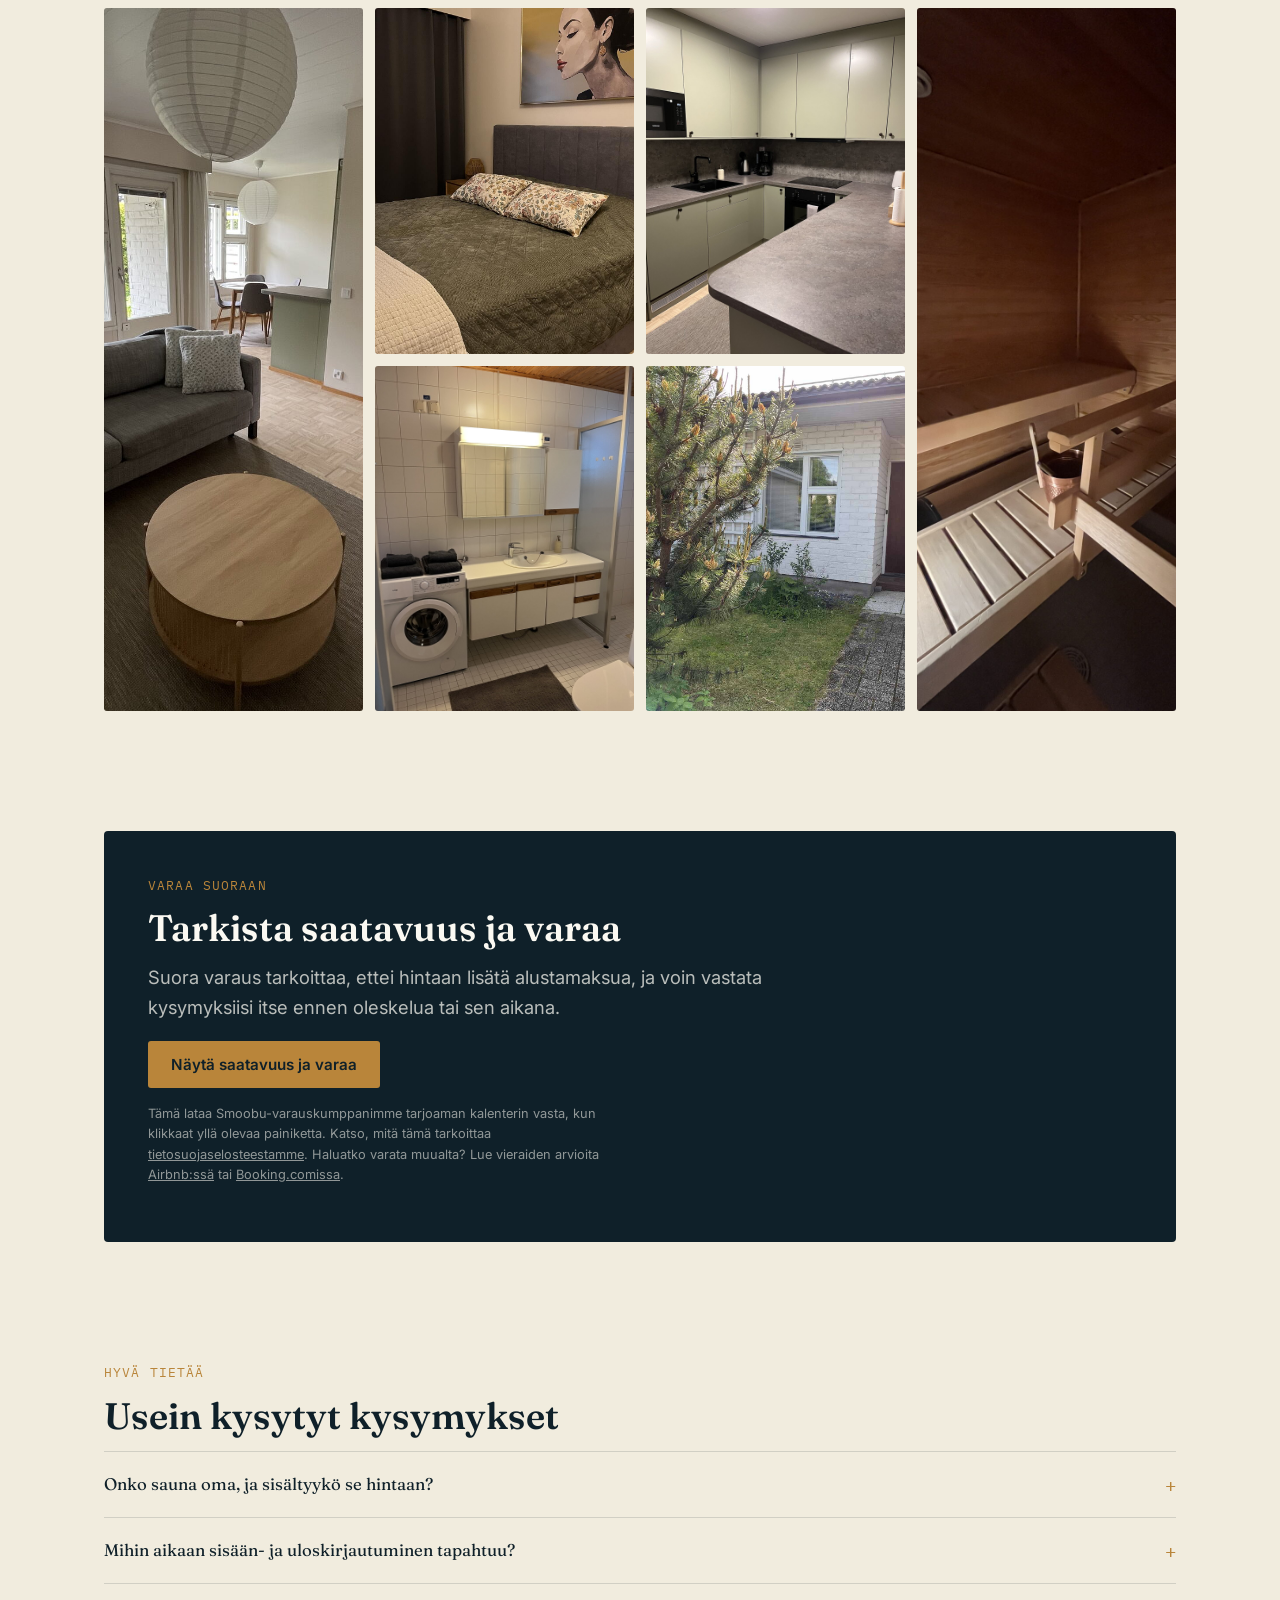
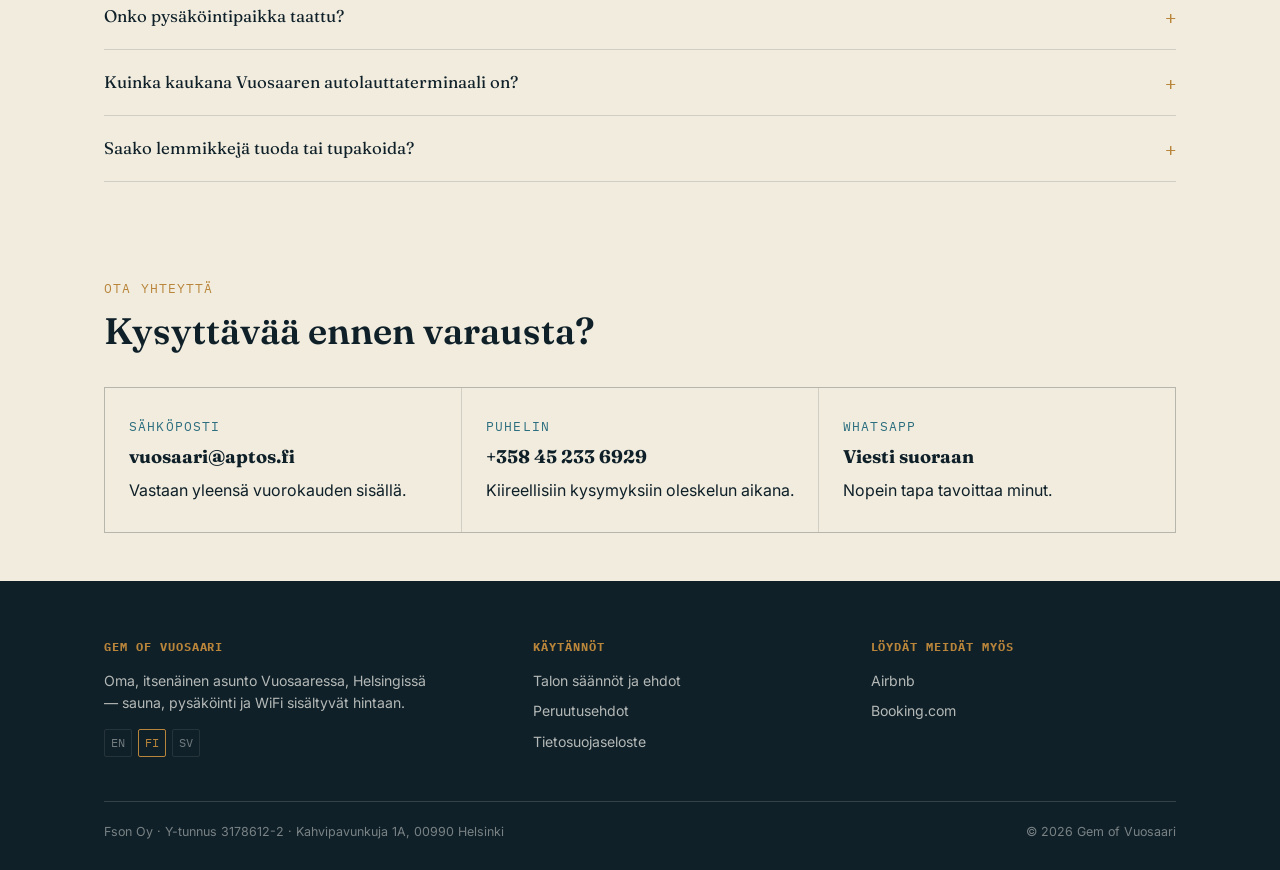
==== commit 2574e150: "Updated headline" ====
--- a/fi/index.html
+++ b/fi/index.html
@@ -74,7 +74,7 @@
       <div class="hero-grid">
         <div>
           <p class="eyebrow hero-coords">60.20° N · 25.15° E — Vuosaari, Helsinki</p>
-          <h1>Oma sauna ja rauhallinen piha, lähellä uimarantaa.</h1>
+          <h1>Oma sauna ja rauhallinen piha, keskusta vain metromatkan päässä.</h1>
           <p class="lede">Kokonainen asunto Vuosaaressa – ilmainen pysäköinti ja nopea WiFi. Kävelymatkan päässä Aurinkolahden ja Kallahden uimarannoista ja Uutelan luontoalueesta, ja myös saariston lautat lähtevät Vuosaaresta. Helsingin keskustaan pääsee metrolla 20 minuutissa.</p>
           <div class="btn-row">
             <a href="#book" class="btn btn-primary">Tarkista saatavuus ja varaa</a>
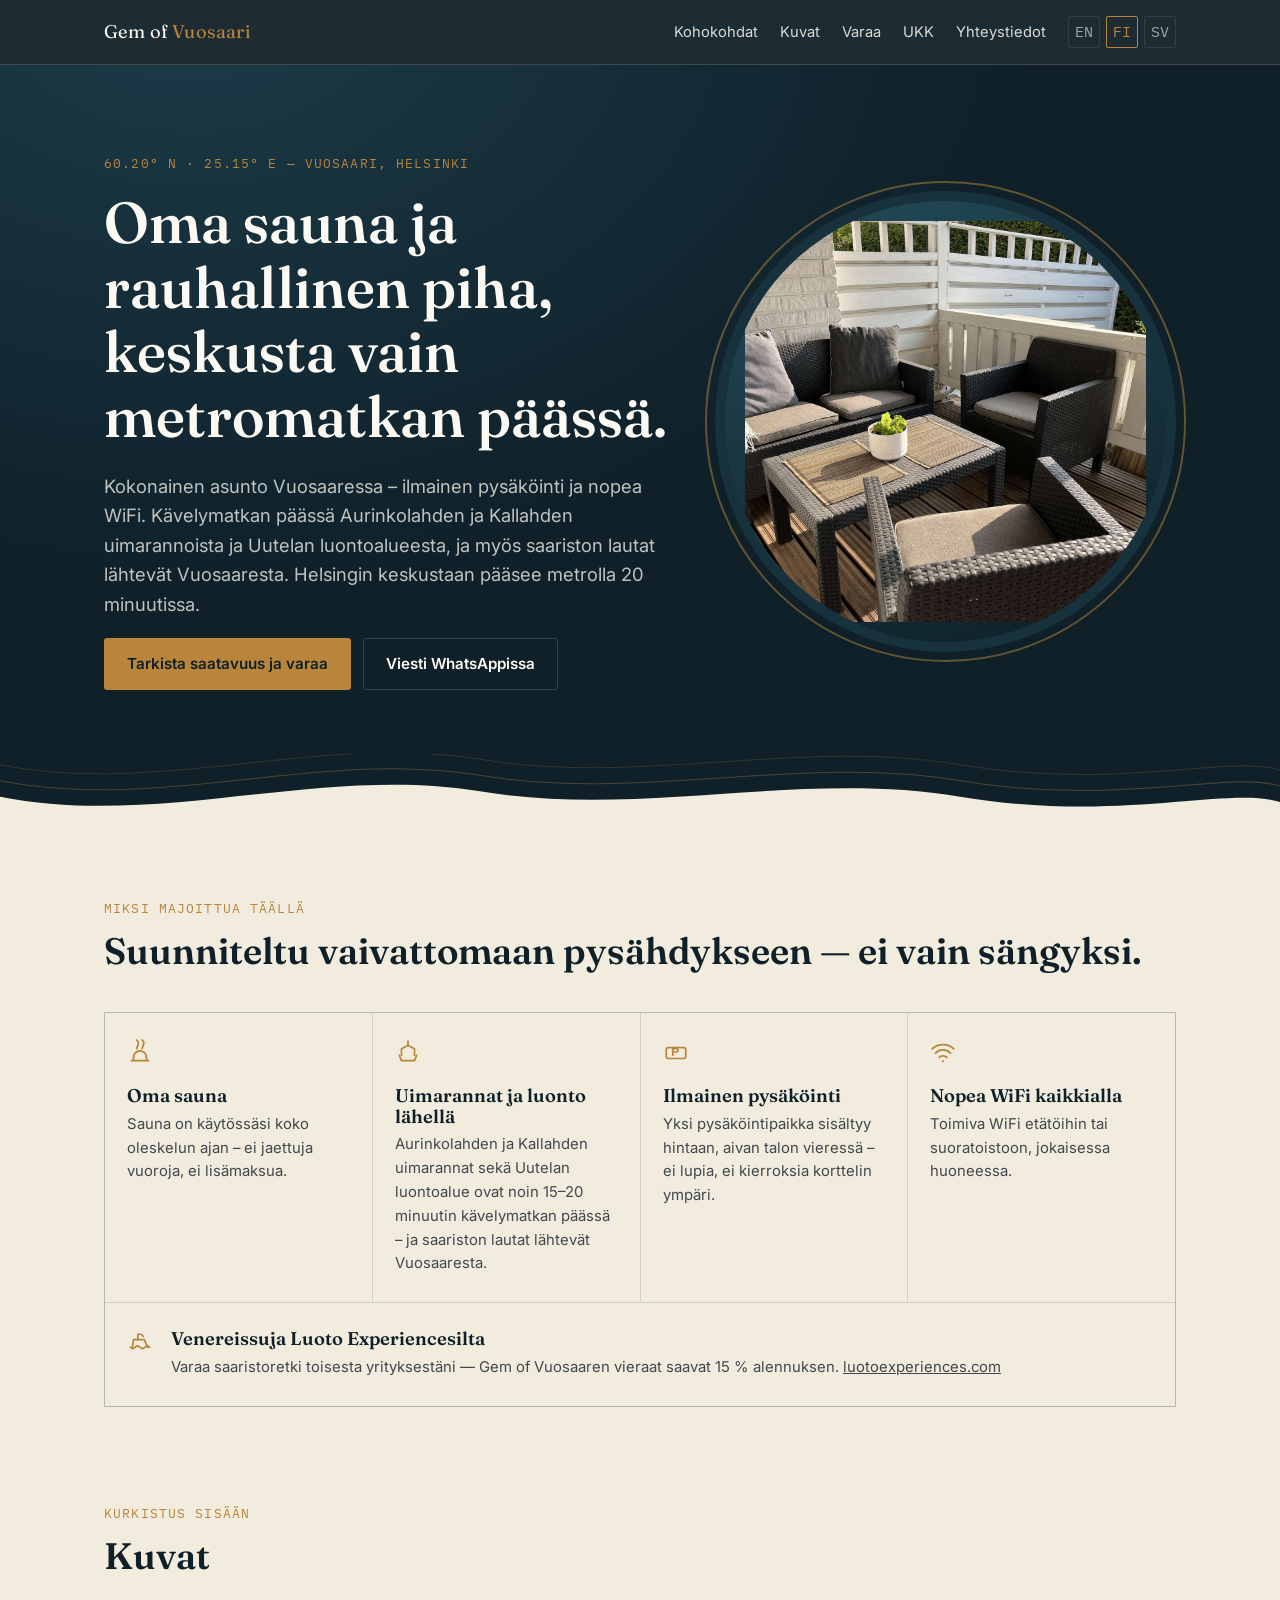
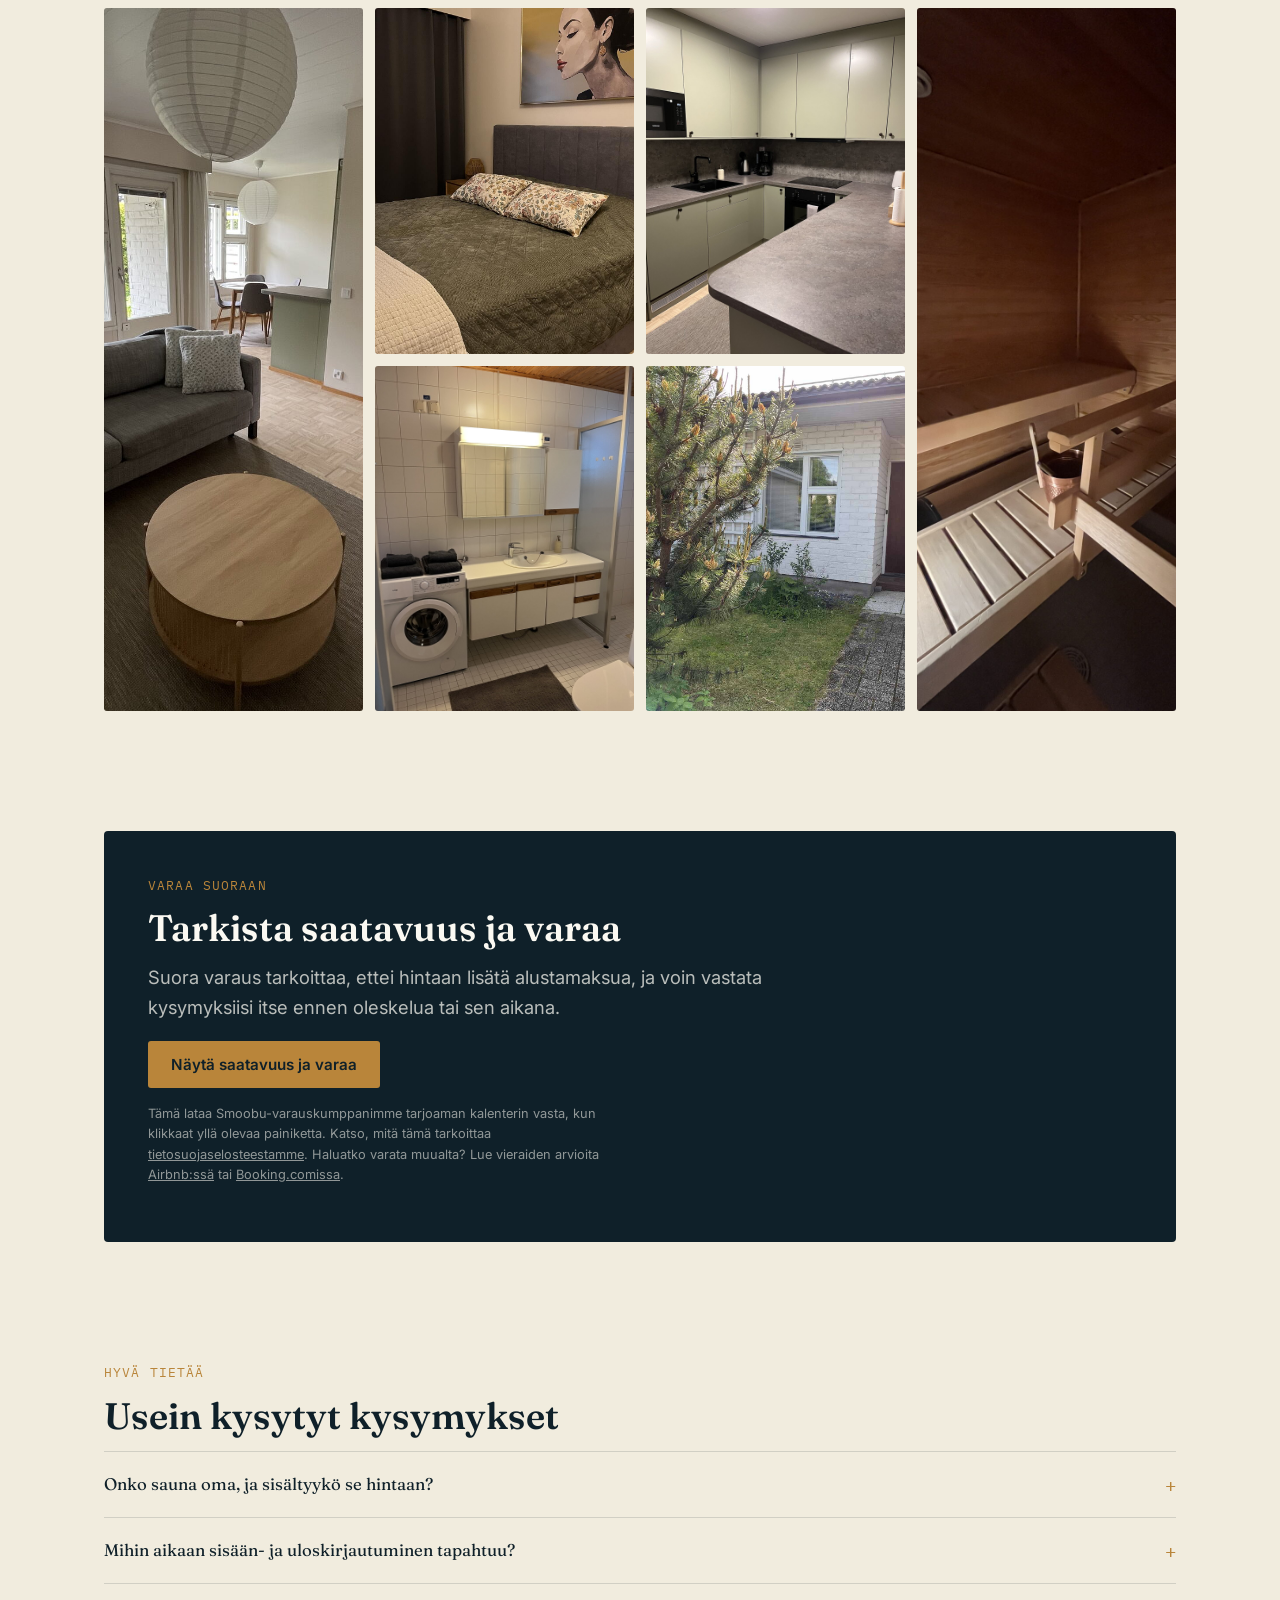
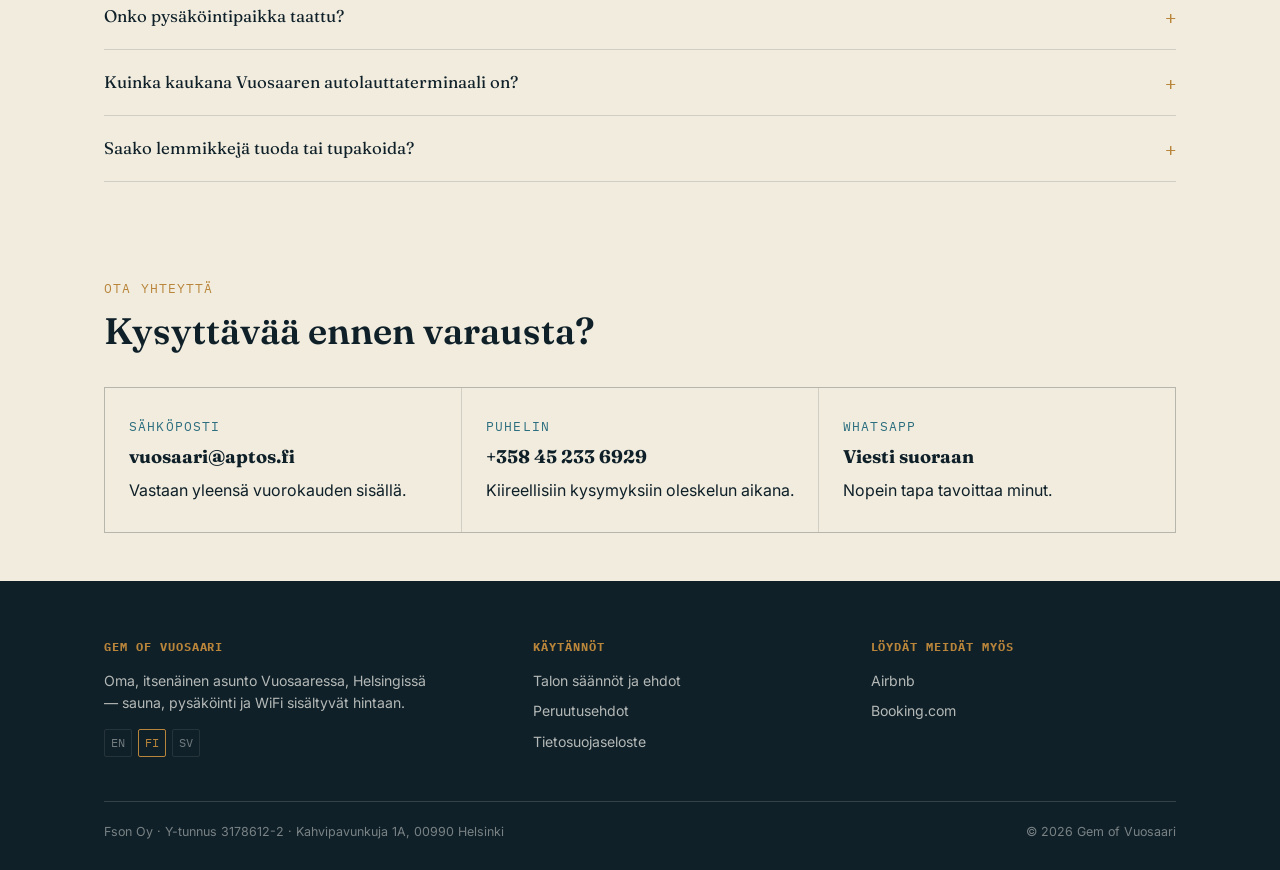
==== commit 681bfcb8: "small changes" ====
--- a/fi/index.html
+++ b/fi/index.html
@@ -123,7 +123,7 @@
           <div class="icon"><svg width="26" height="26" viewBox="0 0 24 24" fill="none" stroke="currentColor" stroke-width="1.6"><path d="M3 15c1.5 1.5 3 1.5 4.5 0s3-1.5 4.5 0 3 1.5 4.5 0 3-1.5 4.5 0" stroke-linecap="round" stroke-linejoin="round"/><path d="M5 15l1-7h10l3 7" stroke-linecap="round" stroke-linejoin="round"/><path d="M10 8V3h3l2 2" stroke-linecap="round" stroke-linejoin="round"/></svg></div>
           <div>
             <h3>Venereissuja Luoto Experiencesilta</h3>
-            <p>Varaa saaristoretki toisesta yrityksestäni — Gem of Vuosaaren vieraat saavat 10 % alennuksen. <a href="https://luotoexperiences.com" target="_blank" rel="noopener" style="color:inherit;text-decoration:underline;">luotoexperiences.com</a></p>
+            <p>Varaa saaristoretki toisesta yrityksestäni — Gem of Vuosaaren vieraat saavat 15 % alennuksen. <a href="https://luotoexperiences.com" target="_blank" rel="noopener" style="color:inherit;text-decoration:underline;">luotoexperiences.com</a></p>
           </div>
         </div>
       </div>
